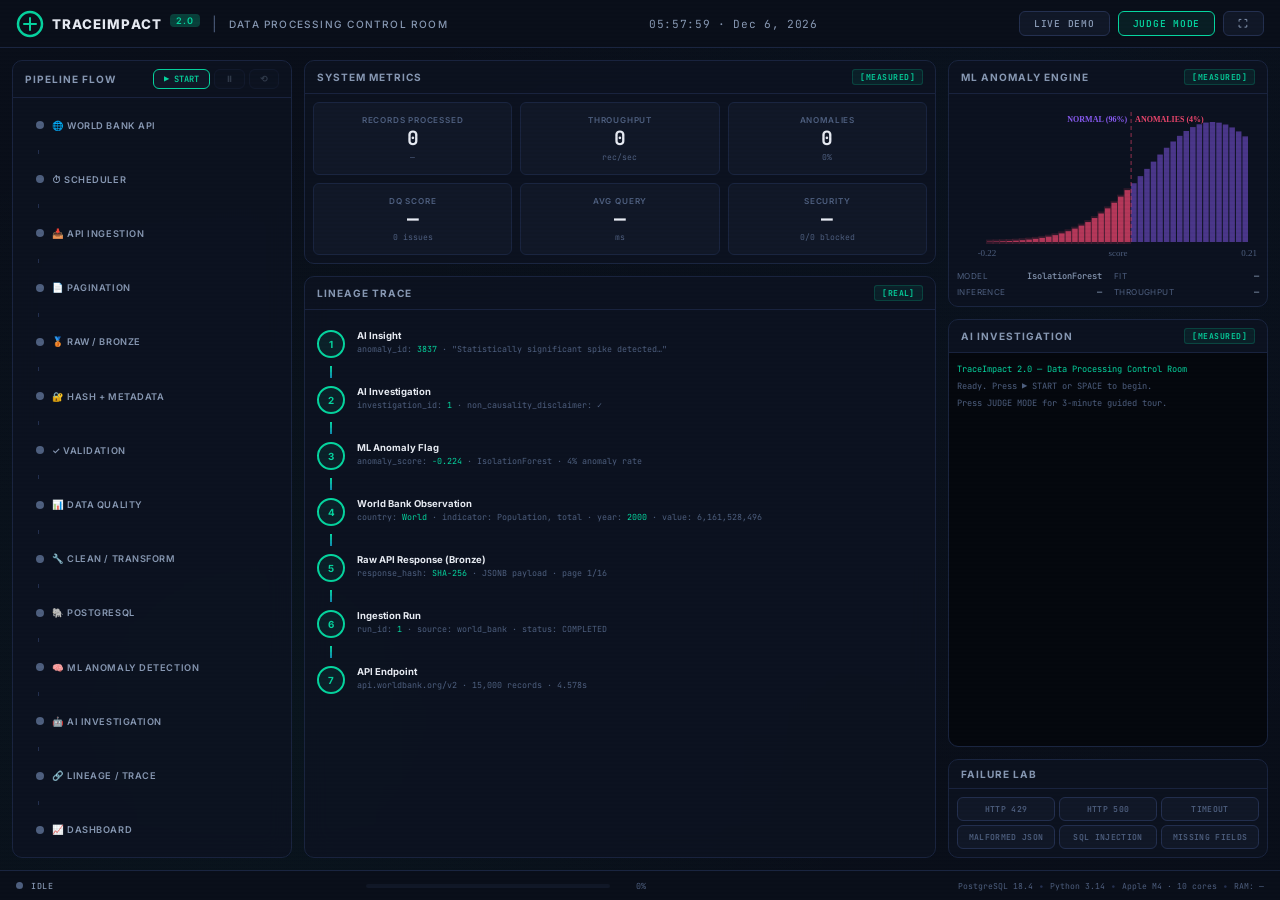
==== index.html @ e5051fa6 "TraceImpact 2.0: Add Data Processing Control Room demo + all 2.0 upgrades - Interactive pipeline vis" ====
<!DOCTYPE html>
<html lang="en">
<head>
  <meta charset="UTF-8" />
  <meta name="viewport" content="width=device-width, initial-scale=1.0" />
  <title>TraceImpact — Data Processing Control Room</title>
  <meta name="description" content="TraceImpact 2.0 Digital Twin — Real-time pipeline simulation and monitoring control room for World Bank data ingestion, ML anomaly detection, and AI investigation." />
  <link rel="preconnect" href="https://fonts.googleapis.com" />
  <link rel="preconnect" href="https://fonts.gstatic.com" crossorigin />
  <link href="https://fonts.googleapis.com/css2?family=JetBrains+Mono:wght@300;400;500;600;700&family=Inter:wght@300;400;500;600;700;800;900&display=swap" rel="stylesheet" />
  <link rel="stylesheet" href="styles.css" />
</head>
<body>
  <!-- ═══════════════════ TOP BAR ═══════════════════ -->
  <header id="topbar">
    <div class="topbar-left">
      <div class="logo-mark">
        <svg width="28" height="28" viewBox="0 0 28 28" fill="none"><circle cx="14" cy="14" r="12" stroke="url(#g1)" stroke-width="2.5"/><path d="M8 14h12M14 8v12" stroke="url(#g1)" stroke-width="2" stroke-linecap="round"/><defs><linearGradient id="g1" x1="0" y1="0" x2="28" y2="28"><stop stop-color="#06d6a0"/><stop offset="1" stop-color="#118ab2"/></linearGradient></defs></svg>
      </div>
      <h1 class="brand">TRACEIMPACT <span class="version">2.0</span></h1>
      <span class="separator">|</span>
      <span class="subtitle">DATA PROCESSING CONTROL ROOM</span>
    </div>
    <div class="topbar-center" id="clock-container">
      <span id="live-clock" class="mono"></span>
    </div>
    <div class="topbar-right">
      <button id="btn-mode-toggle" class="topbar-btn" title="Switch mode">
        <span class="mode-label" id="mode-label">LIVE DEMO</span>
      </button>
      <button id="btn-judge-mode" class="topbar-btn accent" title="Judge Mode — 3-minute guided tour">JUDGE MODE</button>
      <button id="btn-fullscreen" class="topbar-btn" title="Toggle fullscreen">⛶</button>
    </div>
  </header>

  <!-- ═══════════════════ MAIN GRID ═══════════════════ -->
  <main id="control-room">

    <!-- ───── LEFT COLUMN: Pipeline Visualization ───── -->
    <section id="pipeline-col" class="panel">
      <div class="panel-header">
        <h2>Pipeline Flow</h2>
        <div class="panel-controls">
          <button id="btn-start" class="ctrl-btn start" title="Start simulation">▶ START</button>
          <button id="btn-pause" class="ctrl-btn" title="Pause" disabled>⏸</button>
          <button id="btn-reset" class="ctrl-btn" title="Reset" disabled>⟲</button>
        </div>
      </div>
      <div id="pipeline-canvas">
        <!-- Pipeline stages rendered by JS -->
        <div class="pipeline-stages" id="pipeline-stages"></div>
        <!-- Particle layer -->
        <canvas id="particle-canvas"></canvas>
      </div>
      <!-- Stage detail flyout -->
      <div id="stage-detail" class="detail-flyout hidden">
        <button id="detail-close" class="detail-close-btn">✕</button>
        <h3 id="detail-title"></h3>
        <div id="detail-body"></div>
      </div>
    </section>

    <!-- ───── CENTER COLUMN: Metrics + Lineage ───── -->
    <section id="center-col">
      <!-- Top: Live Metrics Grid -->
      <div class="panel metrics-panel" id="metrics-panel">
        <div class="panel-header"><h2>System Metrics</h2><span class="provenance-badge" id="metrics-provenance">[MEASURED]</span></div>
        <div class="metrics-grid" id="metrics-grid">
          <div class="metric-card" id="mc-records">
            <span class="metric-label">Records Processed</span>
            <span class="metric-value" id="mv-records">0</span>
            <span class="metric-sub" id="ms-records">—</span>
          </div>
          <div class="metric-card" id="mc-throughput">
            <span class="metric-label">Throughput</span>
            <span class="metric-value" id="mv-throughput">0</span>
            <span class="metric-sub">rec/sec</span>
          </div>
          <div class="metric-card" id="mc-anomalies">
            <span class="metric-label">Anomalies</span>
            <span class="metric-value" id="mv-anomalies">0</span>
            <span class="metric-sub" id="ms-anomaly-rate">0%</span>
          </div>
          <div class="metric-card" id="mc-dq">
            <span class="metric-label">DQ Score</span>
            <span class="metric-value" id="mv-dq">—</span>
            <span class="metric-sub" id="ms-dq-issues">0 issues</span>
          </div>
          <div class="metric-card" id="mc-latency">
            <span class="metric-label">Avg Query</span>
            <span class="metric-value" id="mv-latency">—</span>
            <span class="metric-sub">ms</span>
          </div>
          <div class="metric-card" id="mc-security">
            <span class="metric-label">Security</span>
            <span class="metric-value" id="mv-security">—</span>
            <span class="metric-sub" id="ms-security">0/0 blocked</span>
          </div>
        </div>
      </div>

      <!-- Bottom: Traceability Visualization -->
      <div class="panel trace-panel" id="trace-panel">
        <div class="panel-header"><h2>Lineage Trace</h2><span class="provenance-badge">[REAL]</span></div>
        <div id="lineage-viz" class="lineage-container">
          <!-- Lineage chain rendered by JS -->
        </div>
      </div>
    </section>

    <!-- ───── RIGHT COLUMN: ML/AI + Failure Lab ───── -->
    <section id="right-col">
      <!-- ML Anomaly Panel -->
      <div class="panel ml-panel" id="ml-panel">
        <div class="panel-header"><h2>ML Anomaly Engine</h2><span class="provenance-badge">[MEASURED]</span></div>
        <div id="ml-viz" class="ml-container">
          <canvas id="anomaly-chart" width="340" height="180"></canvas>
          <div class="ml-stats" id="ml-stats">
            <div class="ml-stat"><span class="sl">Model</span><span class="sv">IsolationForest</span></div>
            <div class="ml-stat"><span class="sl">Fit</span><span class="sv" id="ml-fit-time">—</span></div>
            <div class="ml-stat"><span class="sl">Inference</span><span class="sv" id="ml-infer-time">—</span></div>
            <div class="ml-stat"><span class="sl">Throughput</span><span class="sv" id="ml-throughput">—</span></div>
          </div>
        </div>
      </div>

      <!-- AI Investigation Panel -->
      <div class="panel ai-panel" id="ai-panel">
        <div class="panel-header"><h2>AI Investigation</h2><span class="provenance-badge">[MEASURED]</span></div>
        <div id="ai-terminal" class="terminal">
          <div id="ai-output" class="terminal-output"></div>
        </div>
      </div>

      <!-- Failure Lab Panel -->
      <div class="panel failure-panel" id="failure-panel">
        <div class="panel-header"><h2>Failure Lab</h2></div>
        <div class="failure-grid" id="failure-grid">
          <button class="failure-btn" data-failure="http429">HTTP 429</button>
          <button class="failure-btn" data-failure="http500">HTTP 500</button>
          <button class="failure-btn" data-failure="timeout">Timeout</button>
          <button class="failure-btn" data-failure="malformed">Malformed JSON</button>
          <button class="failure-btn" data-failure="sqli">SQL Injection</button>
          <button class="failure-btn" data-failure="missing">Missing Fields</button>
        </div>
        <div id="failure-result" class="failure-result hidden"></div>
      </div>
    </section>
  </main>

  <!-- ═══════════════════ STATUS BAR ═══════════════════ -->
  <footer id="statusbar">
    <div class="status-left">
      <span class="status-dot" id="status-dot"></span>
      <span id="status-text">IDLE</span>
    </div>
    <div class="status-center" id="progress-section">
      <div class="progress-bar-track"><div class="progress-bar-fill" id="progress-fill"></div></div>
      <span id="progress-pct" class="mono">0%</span>
    </div>
    <div class="status-right">
      <span class="status-info">PostgreSQL 18.4</span>
      <span class="status-sep">•</span>
      <span class="status-info">Python 3.14</span>
      <span class="status-sep">•</span>
      <span class="status-info">Apple M4 · 10 cores</span>
      <span class="status-sep">•</span>
      <span class="status-info" id="mem-usage">RAM: —</span>
    </div>
  </footer>

  <!-- ═══════════════════ JUDGE MODE OVERLAY ═══════════════════ -->
  <div id="judge-overlay" class="overlay hidden">
    <div class="overlay-content">
      <div class="judge-header">
        <h2>🎯 JUDGE MODE</h2>
        <span class="judge-timer" id="judge-timer">3:00</span>
        <button id="judge-close" class="overlay-close">✕</button>
      </div>
      <div id="judge-narrative" class="judge-narrative">
        <p id="judge-text"></p>
      </div>
      <div class="judge-controls">
        <button id="judge-prev" class="ctrl-btn" disabled>← PREV</button>
        <span id="judge-step-indicator" class="mono">1 / 8</span>
        <button id="judge-next" class="ctrl-btn accent">NEXT →</button>
      </div>
    </div>
  </div>

  <!-- ═══════════════════ SCALE OVERLAY ═══════════════════ -->
  <div id="scale-overlay" class="overlay hidden">
    <div class="overlay-content scale-content">
      <h2>⚡ Stress Simulation Scale</h2>
      <button id="scale-close" class="overlay-close">✕</button>
      <div class="scale-slider-container">
        <input type="range" id="scale-slider" min="0" max="4" step="1" value="0" />
        <div class="scale-labels">
          <span class="scale-label active" data-idx="0">1K</span>
          <span class="scale-label" data-idx="1">10K</span>
          <span class="scale-label" data-idx="2">100K</span>
          <span class="scale-label" data-idx="3">500K</span>
          <span class="scale-label" data-idx="4">1M</span>
        </div>
      </div>
      <div id="scale-projections" class="scale-projections"></div>
    </div>
  </div>

  <script src="data.js"></script>
  <script src="pipeline.js"></script>
  <script src="particles.js"></script>
  <script src="app.js"></script>
</body>
</html>
---- styles.css ----
/* ═══════════════════════════════════════════════════════════════════
   TraceImpact 2.0 — Data Processing Control Room
   Design System & Core Styles
   ═══════════════════════════════════════════════════════════════════ */

/* ─── Design Tokens ─── */
:root {
  /* Palette — dark professional */
  --bg-void:      #05080e;
  --bg-primary:   #0a0f1a;
  --bg-panel:     #0d1322;
  --bg-elevated:  #111828;
  --bg-hover:     #172038;
  --border-subtle:#1a2540;
  --border-accent:#243050;

  /* Accent colors */
  --cyan:         #06d6a0;
  --cyan-dim:     rgba(6, 214, 160, 0.25);
  --cyan-glow:    rgba(6, 214, 160, 0.08);
  --blue:         #118ab2;
  --blue-dim:     rgba(17, 138, 178, 0.25);
  --amber:        #ffd166;
  --amber-dim:    rgba(255, 209, 102, 0.15);
  --red:          #ef476f;
  --red-dim:      rgba(239, 71, 111, 0.15);
  --purple:       #8b5cf6;
  --purple-dim:   rgba(139, 92, 246, 0.15);

  /* Text */
  --text-primary: #e8ecf4;
  --text-secondary:#8899b4;
  --text-muted:   #4f6080;
  --text-accent:  var(--cyan);

  /* Typography */
  --font-sans:    'Inter', -apple-system, BlinkMacSystemFont, sans-serif;
  --font-mono:    'JetBrains Mono', 'Fira Code', monospace;

  /* Spacing */
  --gap-xs:  4px;
  --gap-sm:  8px;
  --gap-md:  12px;
  --gap-lg:  16px;
  --gap-xl:  24px;

  /* Radii */
  --radius-sm: 6px;
  --radius-md: 10px;
  --radius-lg: 14px;

  /* Transitions */
  --ease-out: cubic-bezier(0.22, 1, 0.36, 1);

  /* Pipeline stage colors */
  --stage-api:       #118ab2;
  --stage-scheduler: #0ea5e9;
  --stage-ingest:    #06b6d4;
  --stage-paginate:  #14b8a6;
  --stage-bronze:    #d97706;
  --stage-hash:      #f59e0b;
  --stage-validate:  #06d6a0;
  --stage-dq:        #22c55e;
  --stage-clean:     #84cc16;
  --stage-postgres:  #336791;
  --stage-ml:        #8b5cf6;
  --stage-ai:        #a855f7;
  --stage-lineage:   #ec4899;
  --stage-dashboard: #06d6a0;
}

/* ─── Reset & Base ─── */
*, *::before, *::after { box-sizing: border-box; margin: 0; padding: 0; }

html {
  font-size: 14px;
  -webkit-font-smoothing: antialiased;
  -moz-osx-font-smoothing: grayscale;
}

body {
  font-family: var(--font-sans);
  background:
    radial-gradient(circle at 20% 80%, rgba(6, 214, 160, 0.03) 0%, transparent 50%),
    radial-gradient(circle at 80% 20%, rgba(17, 138, 178, 0.03) 0%, transparent 50%),
    linear-gradient(rgba(10, 15, 26, 0.97), rgba(10, 15, 26, 0.97)),
    repeating-linear-gradient(0deg, transparent, transparent 49px, rgba(26, 37, 64, 0.15) 49px, rgba(26, 37, 64, 0.15) 50px),
    repeating-linear-gradient(90deg, transparent, transparent 49px, rgba(26, 37, 64, 0.15) 49px, rgba(26, 37, 64, 0.15) 50px);
  background-color: var(--bg-void);
  color: var(--text-primary);
  overflow: hidden;
  height: 100vh;
  display: flex;
  flex-direction: column;
}

/* Subtle scanline overlay */
body::after {
  content: "";
  position: fixed;
  inset: 0;
  pointer-events: none;
  z-index: 9999;
  background: repeating-linear-gradient(
    0deg,
    transparent,
    transparent 2px,
    rgba(0, 0, 0, 0.03) 2px,
    rgba(0, 0, 0, 0.03) 4px
  );
}

.mono { font-family: var(--font-mono); }

/* ─── Scrollbar ─── */
::-webkit-scrollbar { width: 5px; height: 5px; }
::-webkit-scrollbar-track { background: transparent; }
::-webkit-scrollbar-thumb { background: var(--border-accent); border-radius: 3px; }
::-webkit-scrollbar-thumb:hover { background: var(--text-muted); }

/* ═══ TOP BAR ═══ */
#topbar {
  display: flex;
  align-items: center;
  justify-content: space-between;
  padding: 0 var(--gap-lg);
  height: 48px;
  background: var(--bg-primary);
  border-bottom: 1px solid var(--border-subtle);
  flex-shrink: 0;
  z-index: 100;
}

.topbar-left {
  display: flex;
  align-items: center;
  gap: var(--gap-sm);
}

.logo-mark { display: flex; align-items: center; }

.brand {
  font-size: 0.95rem;
  font-weight: 800;
  letter-spacing: 0.08em;
  color: var(--text-primary);
}

.brand .version {
  font-size: 0.65rem;
  font-weight: 600;
  color: var(--cyan);
  background: var(--cyan-dim);
  padding: 1px 6px;
  border-radius: 4px;
  vertical-align: super;
  margin-left: 4px;
}

.separator {
  color: var(--text-muted);
  margin: 0 4px;
}

.subtitle {
  font-size: 0.72rem;
  font-weight: 500;
  color: var(--text-secondary);
  letter-spacing: 0.12em;
  text-transform: uppercase;
}

.topbar-center {
  font-family: var(--font-mono);
  font-size: 0.8rem;
  color: var(--text-secondary);
  letter-spacing: 0.06em;
}

.topbar-right {
  display: flex;
  align-items: center;
  gap: var(--gap-sm);
}

.topbar-btn {
  font-family: var(--font-mono);
  font-size: 0.68rem;
  font-weight: 600;
  letter-spacing: 0.08em;
  text-transform: uppercase;
  padding: 5px 14px;
  border: 1px solid var(--border-accent);
  border-radius: var(--radius-sm);
  background: var(--bg-elevated);
  color: var(--text-secondary);
  cursor: pointer;
  transition: all 0.2s var(--ease-out);
}

.topbar-btn:hover {
  background: var(--bg-hover);
  color: var(--text-primary);
  border-color: var(--text-muted);
}

.topbar-btn.accent {
  border-color: var(--cyan);
  color: var(--cyan);
  background: var(--cyan-glow);
}

.topbar-btn.accent:hover {
  background: var(--cyan-dim);
}

.topbar-btn.active {
  background: var(--cyan-dim);
  border-color: var(--cyan);
  color: var(--cyan);
}

.mode-label { pointer-events: none; }

/* ═══ MAIN GRID ═══ */
#control-room {
  display: grid;
  grid-template-columns: 280px 1fr 320px;
  gap: var(--gap-md);
  padding: var(--gap-md);
  flex: 1;
  min-height: 0;
  overflow: hidden;
}

/* ═══ PANEL BASE ═══ */
.panel {
  background: rgba(13, 19, 34, 0.85);
  backdrop-filter: blur(12px);
  -webkit-backdrop-filter: blur(12px);
  border: 1px solid var(--border-subtle);
  border-radius: var(--radius-md);
  display: flex;
  flex-direction: column;
  overflow: hidden;
  position: relative;
  transition: border-color 0.3s var(--ease-out), box-shadow 0.3s var(--ease-out);
}

.panel:hover {
  border-color: var(--border-accent);
  box-shadow: 0 0 20px rgba(6, 214, 160, 0.04);
}

.panel-header {
  display: flex;
  align-items: center;
  justify-content: space-between;
  padding: var(--gap-sm) var(--gap-md);
  border-bottom: 1px solid var(--border-subtle);
  flex-shrink: 0;
}

.panel-header h2 {
  font-size: 0.72rem;
  font-weight: 700;
  text-transform: uppercase;
  letter-spacing: 0.1em;
  color: var(--text-secondary);
}

.provenance-badge {
  font-family: var(--font-mono);
  font-size: 0.58rem;
  font-weight: 600;
  padding: 2px 7px;
  border-radius: 3px;
  letter-spacing: 0.06em;
}

.provenance-badge[data-type="measured"], .provenance-badge:not([data-type]) {
  color: var(--cyan);
  background: var(--cyan-glow);
  border: 1px solid rgba(6, 214, 160, 0.2);
}

/* ═══ PIPELINE COLUMN ═══ */
#pipeline-col {
  min-width: 0;
}

.panel-controls {
  display: flex;
  gap: var(--gap-xs);
}

.ctrl-btn {
  font-family: var(--font-mono);
  font-size: 0.62rem;
  font-weight: 600;
  padding: 3px 10px;
  border: 1px solid var(--border-accent);
  border-radius: var(--radius-sm);
  background: var(--bg-elevated);
  color: var(--text-secondary);
  cursor: pointer;
  transition: all 0.2s var(--ease-out);
}

.ctrl-btn:hover:not(:disabled) {
  background: var(--bg-hover);
  color: var(--text-primary);
}

.ctrl-btn:disabled {
  opacity: 0.3;
  cursor: default;
}

.ctrl-btn.start {
  border-color: var(--cyan);
  color: var(--cyan);
}

.ctrl-btn.start:hover { background: var(--cyan-dim); }

.ctrl-btn.accent {
  border-color: var(--cyan);
  color: var(--cyan);
}

.ctrl-btn.accent:hover { background: var(--cyan-dim); }

#pipeline-canvas {
  flex: 1;
  position: relative;
  overflow: hidden;
  padding: var(--gap-md);
}

#particle-canvas {
  position: absolute;
  top: 0;
  left: 0;
  width: 100%;
  height: 100%;
  pointer-events: none;
  z-index: 2;
}

.pipeline-stages {
  display: flex;
  flex-direction: column;
  gap: 4px;
  position: relative;
  z-index: 3;
  height: 100%;
  justify-content: space-between;
}

/* ─── Pipeline Stage Node ─── */
.stage-node {
  display: flex;
  align-items: center;
  gap: var(--gap-sm);
  padding: 5px 10px;
  border-radius: var(--radius-sm);
  border: 1px solid transparent;
  cursor: pointer;
  transition: all 0.3s var(--ease-out);
  position: relative;
  min-height: 30px;
}

.stage-node:hover {
  background: var(--bg-hover);
  border-color: var(--border-accent);
}

.stage-node.active {
  border-color: var(--cyan);
  background: var(--cyan-glow);
}

.stage-node.active .stage-indicator {
  background: var(--cyan);
  box-shadow: 0 0 8px var(--cyan-dim);
}

.stage-node.error {
  border-color: var(--red);
  background: var(--red-dim);
}

.stage-node.error .stage-indicator {
  background: var(--red);
}

.stage-node.completed .stage-indicator {
  background: var(--cyan);
}

.stage-indicator {
  width: 8px;
  height: 8px;
  border-radius: 50%;
  background: var(--text-muted);
  flex-shrink: 0;
  transition: all 0.3s var(--ease-out);
}

.stage-label {
  font-size: 0.66rem;
  font-weight: 600;
  text-transform: uppercase;
  letter-spacing: 0.06em;
  color: var(--text-secondary);
  white-space: nowrap;
  overflow: hidden;
  text-overflow: ellipsis;
}

.stage-node.active .stage-label,
.stage-node.completed .stage-label { color: var(--text-primary); }

.stage-connector {
  width: 1px;
  height: 4px;
  background: var(--border-accent);
  margin-left: 13px;
  flex-shrink: 0;
}

.stage-connector.lit {
  background: var(--cyan);
  box-shadow: 0 0 4px var(--cyan-dim);
}

/* Stage detail flyout */
.detail-flyout {
  position: absolute;
  top: 0;
  left: 0;
  right: 0;
  bottom: 0;
  background: var(--bg-panel);
  z-index: 10;
  padding: var(--gap-lg);
  overflow-y: auto;
  animation: slideIn 0.25s var(--ease-out);
}

.detail-flyout.hidden { display: none; }

@keyframes slideIn {
  from { opacity: 0; transform: translateX(-10px); }
  to { opacity: 1; transform: translateX(0); }
}

.detail-close-btn {
  position: absolute;
  top: 8px;
  right: 10px;
  background: none;
  border: none;
  color: var(--text-muted);
  cursor: pointer;
  font-size: 1rem;
}

.detail-close-btn:hover { color: var(--text-primary); }

#detail-title {
  font-size: 0.82rem;
  font-weight: 700;
  color: var(--text-accent);
  margin-bottom: var(--gap-md);
  text-transform: uppercase;
  letter-spacing: 0.06em;
}

#detail-body {
  font-size: 0.72rem;
  line-height: 1.6;
  color: var(--text-secondary);
}

#detail-body .detail-row {
  display: flex;
  justify-content: space-between;
  padding: 4px 0;
  border-bottom: 1px solid var(--border-subtle);
}

#detail-body .detail-label {
  color: var(--text-muted);
  font-weight: 500;
}

#detail-body .detail-value {
  font-family: var(--font-mono);
  color: var(--text-primary);
  font-weight: 500;
}

/* ═══ CENTER COLUMN ═══ */
#center-col {
  display: flex;
  flex-direction: column;
  gap: var(--gap-md);
  min-width: 0;
  min-height: 0;
}

/* Metrics Panel */
.metrics-panel { flex-shrink: 0; }

.metrics-grid {
  display: grid;
  grid-template-columns: repeat(3, 1fr);
  gap: var(--gap-sm);
  padding: var(--gap-sm);
}

.metric-card {
  display: flex;
  flex-direction: column;
  align-items: center;
  justify-content: center;
  padding: var(--gap-md) var(--gap-sm);
  background: var(--bg-elevated);
  border-radius: var(--radius-sm);
  border: 1px solid var(--border-subtle);
  transition: all 0.3s var(--ease-out);
}

.metric-card.pulse {
  border-color: var(--cyan);
  box-shadow: 0 0 12px var(--cyan-glow);
}

.metric-label {
  font-size: 0.58rem;
  font-weight: 600;
  text-transform: uppercase;
  letter-spacing: 0.1em;
  color: var(--text-muted);
  margin-bottom: 4px;
}

.metric-value {
  font-family: var(--font-mono);
  font-size: 1.4rem;
  font-weight: 700;
  color: var(--text-primary);
  line-height: 1;
}

.metric-sub {
  font-family: var(--font-mono);
  font-size: 0.58rem;
  color: var(--text-muted);
  margin-top: 3px;
}

/* Trace / Lineage Panel */
.trace-panel { flex: 1; min-height: 0; }

.lineage-container {
  flex: 1;
  padding: var(--gap-md);
  overflow-y: auto;
  display: flex;
  flex-direction: column;
  gap: 0;
}

.lineage-step {
  display: flex;
  align-items: flex-start;
  gap: var(--gap-md);
  padding: var(--gap-sm) 0;
  opacity: 0;
  transform: translateY(8px);
  animation: fadeUp 0.4s var(--ease-out) forwards;
}

@keyframes fadeUp {
  to { opacity: 1; transform: translateY(0); }
}

.lineage-step-icon {
  width: 28px;
  height: 28px;
  border-radius: 50%;
  display: flex;
  align-items: center;
  justify-content: center;
  flex-shrink: 0;
  font-size: 0.7rem;
  font-weight: 700;
  border: 2px solid var(--cyan);
  color: var(--cyan);
  background: var(--cyan-glow);
}

.lineage-step-content {
  flex: 1;
  min-width: 0;
}

.lineage-step-title {
  font-size: 0.68rem;
  font-weight: 700;
  color: var(--text-primary);
  margin-bottom: 2px;
}

.lineage-step-detail {
  font-family: var(--font-mono);
  font-size: 0.6rem;
  color: var(--text-muted);
  line-height: 1.5;
  word-break: break-all;
}

.lineage-step-detail .hl {
  color: var(--cyan);
}

.lineage-connector-v {
  width: 2px;
  height: 12px;
  background: var(--border-accent);
  margin-left: 13px;
}

.lineage-connector-v.lit {
  background: linear-gradient(to bottom, var(--cyan), var(--blue));
}

/* ═══ RIGHT COLUMN ═══ */
#right-col {
  display: flex;
  flex-direction: column;
  gap: var(--gap-md);
  min-width: 0;
  min-height: 0;
}

/* ML Panel */
.ml-panel { flex: 0 0 auto; }

.ml-container {
  padding: var(--gap-sm);
}

#anomaly-chart {
  width: 100%;
  height: 160px;
  display: block;
}

.ml-stats {
  display: grid;
  grid-template-columns: repeat(2, 1fr);
  gap: var(--gap-xs) var(--gap-md);
  margin-top: var(--gap-sm);
}

.ml-stat {
  display: flex;
  justify-content: space-between;
  align-items: center;
}

.ml-stat .sl {
  font-size: 0.58rem;
  color: var(--text-muted);
  text-transform: uppercase;
  letter-spacing: 0.05em;
}

.ml-stat .sv {
  font-family: var(--font-mono);
  font-size: 0.62rem;
  color: var(--text-secondary);
  font-weight: 500;
}

/* AI Panel */
.ai-panel { flex: 1; min-height: 0; }

.terminal {
  flex: 1;
  background: var(--bg-void);
  border-radius: 0 0 var(--radius-md) var(--radius-md);
  padding: var(--gap-sm);
  overflow-y: auto;
  font-family: var(--font-mono);
  font-size: 0.62rem;
  line-height: 1.7;
}

.terminal-output { color: var(--text-secondary); }

.terminal-line {
  padding: 1px 0;
  white-space: pre-wrap;
  word-break: break-word;
}

.terminal-line.prompt { color: var(--cyan); }
.terminal-line.info { color: var(--text-muted); }
.terminal-line.warning { color: var(--amber); }
.terminal-line.error { color: var(--red); }
.terminal-line.success { color: var(--cyan); }
.terminal-line.highlight { color: var(--purple); }

/* Failure Lab */
.failure-panel { flex-shrink: 0; }

.failure-grid {
  display: grid;
  grid-template-columns: repeat(3, 1fr);
  gap: var(--gap-xs);
  padding: var(--gap-sm);
}

.failure-btn {
  font-family: var(--font-mono);
  font-size: 0.58rem;
  font-weight: 600;
  padding: 6px 4px;
  border: 1px solid var(--border-accent);
  border-radius: var(--radius-sm);
  background: var(--bg-elevated);
  color: var(--text-muted);
  cursor: pointer;
  transition: all 0.2s var(--ease-out);
  text-transform: uppercase;
  letter-spacing: 0.04em;
}

.failure-btn:hover {
  border-color: var(--red);
  color: var(--red);
  background: var(--red-dim);
}

.failure-btn.triggered {
  border-color: var(--amber);
  color: var(--amber);
  background: var(--amber-dim);
  animation: flashBorder 0.6s ease;
}

@keyframes flashBorder {
  0%, 100% { border-color: var(--amber); }
  50% { border-color: var(--red); box-shadow: 0 0 8px var(--red-dim); }
}

.failure-result {
  padding: var(--gap-sm);
  font-family: var(--font-mono);
  font-size: 0.6rem;
  line-height: 1.6;
  color: var(--text-secondary);
  border-top: 1px solid var(--border-subtle);
  max-height: 80px;
  overflow-y: auto;
}

.failure-result.hidden { display: none; }

.failure-result .fr-pass { color: var(--cyan); }
.failure-result .fr-fail { color: var(--red); }

/* ═══ STATUS BAR ═══ */
#statusbar {
  display: flex;
  align-items: center;
  justify-content: space-between;
  padding: 0 var(--gap-lg);
  height: 30px;
  background: var(--bg-primary);
  border-top: 1px solid var(--border-subtle);
  flex-shrink: 0;
  font-size: 0.6rem;
}

.status-left {
  display: flex;
  align-items: center;
  gap: var(--gap-sm);
}

.status-dot {
  width: 7px;
  height: 7px;
  border-radius: 50%;
  background: var(--text-muted);
  transition: background 0.3s;
}

.status-dot.running {
  background: var(--cyan);
  box-shadow: 0 0 6px var(--cyan);
  animation: pulse-dot 1.5s infinite;
}

.status-dot.error {
  background: var(--red);
  box-shadow: 0 0 6px var(--red);
}

.status-dot.completed {
  background: var(--cyan);
}

@keyframes pulse-dot {
  0%, 100% { opacity: 1; }
  50% { opacity: 0.4; }
}

#status-text {
  font-family: var(--font-mono);
  color: var(--text-secondary);
  font-weight: 500;
  text-transform: uppercase;
  letter-spacing: 0.06em;
}

.status-center {
  display: flex;
  align-items: center;
  gap: var(--gap-sm);
  flex: 0 0 280px;
}

.progress-bar-track {
  flex: 1;
  height: 4px;
  background: var(--bg-elevated);
  border-radius: 2px;
  overflow: hidden;
}

.progress-bar-fill {
  height: 100%;
  width: 0%;
  background: linear-gradient(90deg, var(--blue), var(--cyan));
  border-radius: 2px;
  transition: width 0.3s var(--ease-out);
}

#progress-pct {
  font-size: 0.6rem;
  color: var(--text-muted);
  min-width: 28px;
  text-align: right;
}

.status-right {
  display: flex;
  align-items: center;
  gap: var(--gap-xs);
}

.status-info {
  color: var(--text-muted);
  font-family: var(--font-mono);
  font-size: 0.58rem;
}

.status-sep {
  color: var(--border-accent);
  margin: 0 2px;
}

/* ═══ OVERLAYS ═══ */
.overlay {
  position: fixed;
  inset: 0;
  z-index: 1000;
  display: flex;
  align-items: center;
  justify-content: center;
  background: rgba(5, 8, 14, 0.85);
  backdrop-filter: blur(8px);
  animation: overlayIn 0.3s var(--ease-out);
}

.overlay.hidden { display: none; }

@keyframes overlayIn {
  from { opacity: 0; }
  to { opacity: 1; }
}

.overlay-content {
  background: var(--bg-panel);
  border: 1px solid var(--border-accent);
  border-radius: var(--radius-lg);
  padding: var(--gap-xl);
  max-width: 640px;
  width: 92%;
  max-height: 80vh;
  overflow-y: auto;
  position: relative;
  animation: contentIn 0.35s var(--ease-out);
}

@keyframes contentIn {
  from { opacity: 0; transform: scale(0.96) translateY(8px); }
  to { opacity: 1; transform: scale(1) translateY(0); }
}

.overlay-close {
  position: absolute;
  top: 12px;
  right: 16px;
  background: none;
  border: none;
  color: var(--text-muted);
  font-size: 1.2rem;
  cursor: pointer;
}

.overlay-close:hover { color: var(--text-primary); }

/* Judge Mode */
.judge-header {
  display: flex;
  align-items: center;
  gap: var(--gap-lg);
  margin-bottom: var(--gap-xl);
}

.judge-header h2 {
  font-size: 1.1rem;
  font-weight: 800;
  color: var(--text-primary);
}

.judge-timer {
  font-family: var(--font-mono);
  font-size: 1.4rem;
  font-weight: 700;
  color: var(--cyan);
  background: var(--cyan-glow);
  padding: 4px 16px;
  border-radius: var(--radius-sm);
  border: 1px solid var(--cyan-dim);
}

.judge-narrative {
  font-size: 0.82rem;
  line-height: 1.8;
  color: var(--text-secondary);
  min-height: 120px;
  margin-bottom: var(--gap-xl);
}

.judge-narrative p { margin-bottom: var(--gap-md); }

.judge-narrative strong { color: var(--text-primary); font-weight: 700; }
.judge-narrative code {
  font-family: var(--font-mono);
  background: var(--bg-elevated);
  padding: 1px 6px;
  border-radius: 3px;
  font-size: 0.76rem;
  color: var(--cyan);
}

.judge-controls {
  display: flex;
  align-items: center;
  justify-content: space-between;
}

#judge-step-indicator {
  font-size: 0.72rem;
  color: var(--text-muted);
}

/* Scale Overlay */
.scale-content h2 {
  font-size: 1rem;
  font-weight: 700;
  margin-bottom: var(--gap-xl);
}

.scale-slider-container {
  margin-bottom: var(--gap-xl);
}

#scale-slider {
  width: 100%;
  -webkit-appearance: none;
  appearance: none;
  height: 4px;
  background: var(--bg-elevated);
  border-radius: 2px;
  outline: none;
}

#scale-slider::-webkit-slider-thumb {
  -webkit-appearance: none;
  appearance: none;
  width: 16px;
  height: 16px;
  border-radius: 50%;
  background: var(--cyan);
  cursor: pointer;
  box-shadow: 0 0 8px var(--cyan-dim);
}

.scale-labels {
  display: flex;
  justify-content: space-between;
  margin-top: var(--gap-sm);
}

.scale-label {
  font-family: var(--font-mono);
  font-size: 0.68rem;
  color: var(--text-muted);
  font-weight: 600;
  cursor: pointer;
  transition: color 0.2s;
}

.scale-label.active { color: var(--cyan); }
.scale-label:hover { color: var(--text-secondary); }

.scale-projections {
  font-family: var(--font-mono);
  font-size: 0.7rem;
  line-height: 1.8;
  color: var(--text-secondary);
}

.scale-projections .sp-row {
  display: flex;
  justify-content: space-between;
  padding: 4px 0;
  border-bottom: 1px solid var(--border-subtle);
}

.scale-projections .sp-label { color: var(--text-muted); }
.scale-projections .sp-value { color: var(--text-primary); font-weight: 600; }
.scale-projections .sp-badge {
  font-size: 0.54rem;
  padding: 1px 5px;
  border-radius: 3px;
  margin-left: 6px;
}

.sp-badge.measured { color: var(--cyan); background: var(--cyan-glow); }
.sp-badge.projected { color: var(--amber); background: var(--amber-dim); }

/* ═══ ANIMATIONS ═══ */
@keyframes glow {
  0%, 100% { box-shadow: 0 0 4px var(--cyan-dim); }
  50% { box-shadow: 0 0 16px var(--cyan-dim); }
}

/* Typing animation for AI terminal */
.typing::after {
  content: '▋';
  animation: blink 0.8s step-start infinite;
  color: var(--cyan);
}

@keyframes blink {
  50% { opacity: 0; }
}

/* ═══ RESPONSIVE ═══ */
@media (max-width: 1200px) {
  #control-room {
    grid-template-columns: 240px 1fr 280px;
  }
}

@media (max-width: 900px) {
  #control-room {
    grid-template-columns: 1fr;
    grid-template-rows: auto 1fr auto;
    overflow-y: auto;
  }
  #pipeline-col { max-height: 300px; }
  .metrics-grid { grid-template-columns: repeat(2, 1fr); }
}
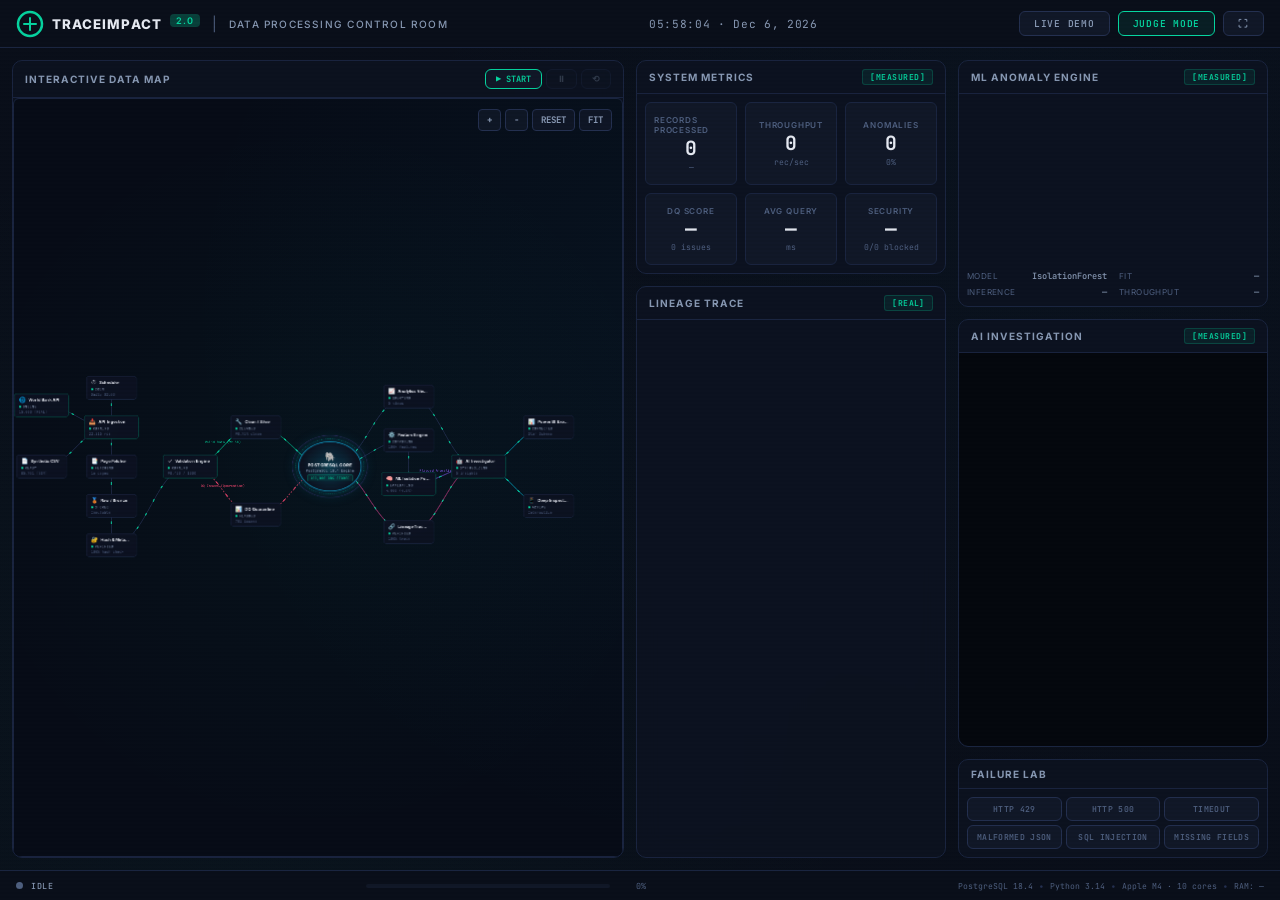
==== commit 1010e6ee: "feat: Add Power BI Executive Intelligence layer and Interactive Data Map visualization" ====
--- a/index.html
+++ b/index.html
@@ -39,7 +39,7 @@
     <!-- ───── LEFT COLUMN: Pipeline Visualization ───── -->
     <section id="pipeline-col" class="panel">
       <div class="panel-header">
-        <h2>Pipeline Flow</h2>
+        <h2>Interactive Data Map</h2>
         <div class="panel-controls">
           <button id="btn-start" class="ctrl-btn start" title="Start simulation">▶ START</button>
           <button id="btn-pause" class="ctrl-btn" title="Pause" disabled>⏸</button>
@@ -47,10 +47,7 @@
         </div>
       </div>
       <div id="pipeline-canvas">
-        <!-- Pipeline stages rendered by JS -->
-        <div class="pipeline-stages" id="pipeline-stages"></div>
-        <!-- Particle layer -->
-        <canvas id="particle-canvas"></canvas>
+        <!-- Interactive Network Data Map mounted by JS -->
       </div>
       <!-- Stage detail flyout -->
       <div id="stage-detail" class="detail-flyout hidden">
--- a/styles.css
+++ b/styles.css
@@ -225,7 +225,7 @@
 /* ═══ MAIN GRID ═══ */
 #control-room {
   display: grid;
-  grid-template-columns: 280px 1fr 320px;
+  grid-template-columns: minmax(580px, 1.4fr) 310px 310px;
   gap: var(--gap-md);
   padding: var(--gap-md);
   flex: 1;
@@ -348,92 +348,352 @@
   z-index: 2;
 }
 
-.pipeline-stages {
+/* ═══ INTERACTIVE NETWORK DATA MAP ═══ */
+.network-map-container {
+  position: relative;
+  width: 100%;
+  height: 100%;
+  overflow: hidden;
+  background:
+    radial-gradient(circle at 50% 50%, rgba(6, 214, 160, 0.03) 0%, transparent 75%),
+    radial-gradient(circle at 700px 220px, rgba(17, 138, 178, 0.06) 0%, transparent 60%),
+    #070c17;
+  border-radius: var(--radius-sm);
+  border: 1px solid var(--border-subtle);
+  user-select: none;
+}
+
+.map-viewport {
+  position: absolute;
+  top: 0;
+  left: 0;
+  width: 1350px;
+  height: 500px;
+  transform-origin: 0 0;
+  will-change: transform;
+}
+
+.map-svg-layer {
+  position: absolute;
+  top: 0;
+  left: 0;
+  width: 1350px;
+  height: 500px;
+  pointer-events: auto;
+  z-index: 1;
+}
+
+.map-canvas-layer {
+  position: absolute;
+  top: 0;
+  left: 0;
+  width: 1350px;
+  height: 500px;
+  pointer-events: none;
+  z-index: 2;
+}
+
+.map-nodes-container {
+  position: absolute;
+  top: 0;
+  left: 0;
+  width: 1350px;
+  height: 500px;
+  z-index: 3;
+  pointer-events: none;
+}
+
+/* SVG Route Track Styles */
+.map-route-track {
+  stroke: rgba(36, 48, 80, 0.7);
+  stroke-width: 2.2;
+  fill: none;
+  transition: all 0.3s var(--ease-out);
+}
+
+.map-route-track.route-clean {
+  stroke: rgba(6, 214, 160, 0.45);
+  stroke-width: 2.5;
+}
+
+.map-route-track.route-dq {
+  stroke: rgba(239, 71, 111, 0.55);
+  stroke-dasharray: 4 3;
+  stroke-width: 2.5;
+}
+
+.map-route-track.route-ml {
+  stroke: rgba(139, 92, 246, 0.45);
+  stroke-width: 2.5;
+}
+
+.map-route-track.route-lineage {
+  stroke: rgba(236, 72, 153, 0.45);
+  stroke-width: 2.5;
+}
+
+.map-route-track.route-ai {
+  stroke: rgba(6, 182, 212, 0.45);
+  stroke-width: 2.5;
+}
+
+.map-route-track.trace-active {
+  stroke: var(--amber) !important;
+  stroke-width: 4 !important;
+  filter: drop-shadow(0 0 6px var(--amber));
+  opacity: 1 !important;
+}
+
+.map-route-track.dimmed {
+  opacity: 0.15;
+}
+
+.map-route-pulse {
+  stroke: var(--cyan);
+  stroke-width: 3;
+  fill: none;
+  stroke-dasharray: 6 30;
+  animation: routePulse 1.8s linear infinite;
+  opacity: 0.8;
+}
+
+.map-route-pulse.route-dq {
+  stroke: var(--red);
+  animation-duration: 1.2s;
+}
+
+@keyframes routePulse {
+  from { stroke-dashoffset: 36; }
+  to { stroke-dashoffset: 0; }
+}
+
+.map-route-label {
+  font-family: var(--font-mono);
+  font-size: 7.5px;
+  font-weight: 600;
+  fill: var(--text-secondary);
+  opacity: 0.75;
+}
+
+.map-route-label.label-clean { fill: var(--cyan); }
+.map-route-label.label-dq { fill: var(--red); }
+.map-route-label.label-ml { fill: var(--purple); }
+
+/* Spatial Network Node Styles */
+.map-node {
+  position: absolute;
+  transform: translate(-50%, -50%);
+  pointer-events: auto;
+  cursor: pointer;
+  transition: all 0.25s var(--ease-out);
+  border-radius: var(--radius-sm);
+  background: rgba(13, 19, 34, 0.94);
+  border: 1px solid var(--border-accent);
+  backdrop-filter: blur(8px);
+  padding: 6px 10px;
+  width: 115px;
+  user-select: none;
+}
+
+.map-node:hover {
+  border-color: var(--cyan);
+  box-shadow: 0 0 16px var(--cyan-dim);
+  z-index: 10;
+  transform: translate(-50%, -50%) scale(1.05);
+}
+
+.map-node.tier-major {
+  width: 125px;
+  border-color: rgba(6, 214, 160, 0.4);
+}
+
+.map-node.tier-core {
+  width: 145px;
+  height: 115px;
+  border-radius: 50%;
+  display: flex;
+  align-items: center;
+  justify-content: center;
+  background: radial-gradient(circle, rgba(17, 138, 178, 0.3) 0%, rgba(13, 19, 34, 0.96) 70%);
+  border: 2px solid var(--blue);
+  box-shadow: 0 0 35px rgba(17, 138, 178, 0.35);
+  padding: 0;
+  text-align: center;
+}
+
+.map-node.tier-core:hover {
+  transform: translate(-50%, -50%) scale(1.06);
+  border-color: var(--cyan);
+  box-shadow: 0 0 45px rgba(6, 214, 160, 0.4);
+}
+
+.core-hub-ring {
+  position: absolute;
+  inset: -8px;
+  border-radius: 50%;
+  border: 1.5px dashed rgba(6, 214, 160, 0.45);
+  animation: spinRing 22s linear infinite;
+  pointer-events: none;
+}
+
+.core-hub-ring.ring-outer {
+  inset: -16px;
+  border: 1px solid rgba(139, 92, 246, 0.3);
+  animation: spinRing 36s linear infinite reverse;
+}
+
+@keyframes spinRing {
+  from { transform: rotate(0deg); }
+  to { transform: rotate(360deg); }
+}
+
+.core-body {
   display: flex;
   flex-direction: column;
-  gap: 4px;
-  position: relative;
-  z-index: 3;
-  height: 100%;
-  justify-content: space-between;
-}
-
-/* ─── Pipeline Stage Node ─── */
-.stage-node {
-  display: flex;
-  align-items: center;
-  gap: var(--gap-sm);
-  padding: 5px 10px;
-  border-radius: var(--radius-sm);
-  border: 1px solid transparent;
-  cursor: pointer;
-  transition: all 0.3s var(--ease-out);
-  position: relative;
-  min-height: 30px;
-}
-
-.stage-node:hover {
-  background: var(--bg-hover);
-  border-color: var(--border-accent);
-}
-
-.stage-node.active {
-  border-color: var(--cyan);
-  background: var(--cyan-glow);
-}
-
-.stage-node.active .stage-indicator {
-  background: var(--cyan);
-  box-shadow: 0 0 8px var(--cyan-dim);
-}
-
-.stage-node.error {
-  border-color: var(--red);
-  background: var(--red-dim);
-}
-
-.stage-node.error .stage-indicator {
-  background: var(--red);
-}
-
-.stage-node.completed .stage-indicator {
-  background: var(--cyan);
-}
-
-.stage-indicator {
-  width: 8px;
-  height: 8px;
-  border-radius: 50%;
-  background: var(--text-muted);
-  flex-shrink: 0;
-  transition: all 0.3s var(--ease-out);
-}
-
-.stage-label {
-  font-size: 0.66rem;
-  font-weight: 600;
-  text-transform: uppercase;
-  letter-spacing: 0.06em;
-  color: var(--text-secondary);
+  align-items: center;
+  justify-content: center;
+  gap: 2px;
+}
+
+.core-icon { font-size: 1.4rem; }
+.core-title { font-size: 0.7rem; font-weight: 800; color: var(--text-primary); letter-spacing: 0.04em; }
+.core-sub { font-size: 0.58rem; font-family: var(--font-mono); color: var(--text-secondary); }
+.core-badge { font-size: 0.55rem; font-family: var(--font-mono); color: var(--cyan); background: var(--cyan-glow); padding: 2px 6px; border-radius: 3px; border: 1px solid rgba(6, 214, 160, 0.3); margin-top: 2px; }
+
+.node-header {
+  display: flex;
+  align-items: center;
+  gap: 6px;
+  margin-bottom: 3px;
+}
+
+.node-icon { font-size: 0.9rem; flex-shrink: 0; }
+.node-title {
+  font-size: 0.65rem;
+  font-weight: 700;
+  color: var(--text-primary);
   white-space: nowrap;
   overflow: hidden;
   text-overflow: ellipsis;
-}
-
-.stage-node.active .stage-label,
-.stage-node.completed .stage-label { color: var(--text-primary); }
-
-.stage-connector {
-  width: 1px;
-  height: 4px;
-  background: var(--border-accent);
-  margin-left: 13px;
-  flex-shrink: 0;
-}
-
-.stage-connector.lit {
+  letter-spacing: 0.02em;
+}
+
+.node-status-row {
+  display: flex;
+  align-items: center;
+  gap: 4px;
+}
+
+.node-status-dot {
+  width: 5px;
+  height: 5px;
+  border-radius: 50%;
   background: var(--cyan);
-  box-shadow: 0 0 4px var(--cyan-dim);
+}
+
+.node-status-text {
+  font-family: var(--font-mono);
+  font-size: 0.55rem;
+  color: var(--text-secondary);
+  text-transform: uppercase;
+  letter-spacing: 0.04em;
+}
+
+.node-recs {
+  font-family: var(--font-mono);
+  font-size: 0.56rem;
+  color: var(--text-muted);
+  margin-top: 2px;
+  white-space: nowrap;
+  overflow: hidden;
+  text-overflow: ellipsis;
+}
+
+/* Node States */
+.map-node.active {
+  border-color: var(--cyan);
+  background: rgba(6, 214, 160, 0.12);
+  box-shadow: 0 0 20px var(--cyan-dim);
+}
+
+.map-node.active .node-status-dot {
+  box-shadow: 0 0 8px var(--cyan);
+  animation: pulseDot 1s infinite alternate;
+}
+
+@keyframes pulseDot {
+  from { transform: scale(1); opacity: 0.7; }
+  to { transform: scale(1.5); opacity: 1; }
+}
+
+.map-node.completed .node-status-dot { background: var(--cyan); }
+
+.map-node.error {
+  border-color: var(--red) !important;
+  background: var(--red-dim) !important;
+  box-shadow: 0 0 20px var(--red-dim) !important;
+}
+
+.map-node.error .node-status-dot { background: var(--red); }
+
+.map-node.bottleneck {
+  border-color: var(--amber) !important;
+  background: var(--amber-dim) !important;
+  box-shadow: 0 0 22px var(--amber-dim) !important;
+  animation: pulseBottleneck 1.2s infinite alternate;
+}
+
+@keyframes pulseBottleneck {
+  from { transform: translate(-50%, -50%) scale(1); }
+  to { transform: translate(-50%, -50%) scale(1.06); }
+}
+
+.map-node.active-trace-target {
+  border-color: var(--amber) !important;
+  box-shadow: 0 0 28px var(--amber-dim) !important;
+  background: rgba(255, 209, 102, 0.18) !important;
+  z-index: 12 !important;
+}
+
+.map-node.connected-trace {
+  border-color: var(--cyan) !important;
+  box-shadow: 0 0 16px var(--cyan-dim) !important;
+  opacity: 1 !important;
+}
+
+.map-node.dimmed {
+  opacity: 0.22;
+  filter: grayscale(0.7);
+}
+
+/* Map Navigation Controls */
+.map-nav-controls {
+  position: absolute;
+  top: 10px;
+  right: 10px;
+  display: flex;
+  gap: 4px;
+  z-index: 20;
+}
+
+.map-btn {
+  background: rgba(17, 24, 40, 0.9);
+  border: 1px solid var(--border-accent);
+  color: var(--text-secondary);
+  padding: 4px 8px;
+  border-radius: 4px;
+  font-family: var(--font-mono);
+  font-size: 0.65rem;
+  font-weight: 700;
+  cursor: pointer;
+  backdrop-filter: blur(8px);
+  transition: all 0.2s var(--ease-out);
+}
+
+.map-btn:hover {
+  background: var(--bg-hover);
+  color: var(--cyan);
+  border-color: var(--cyan);
 }
 
 /* Stage detail flyout */
